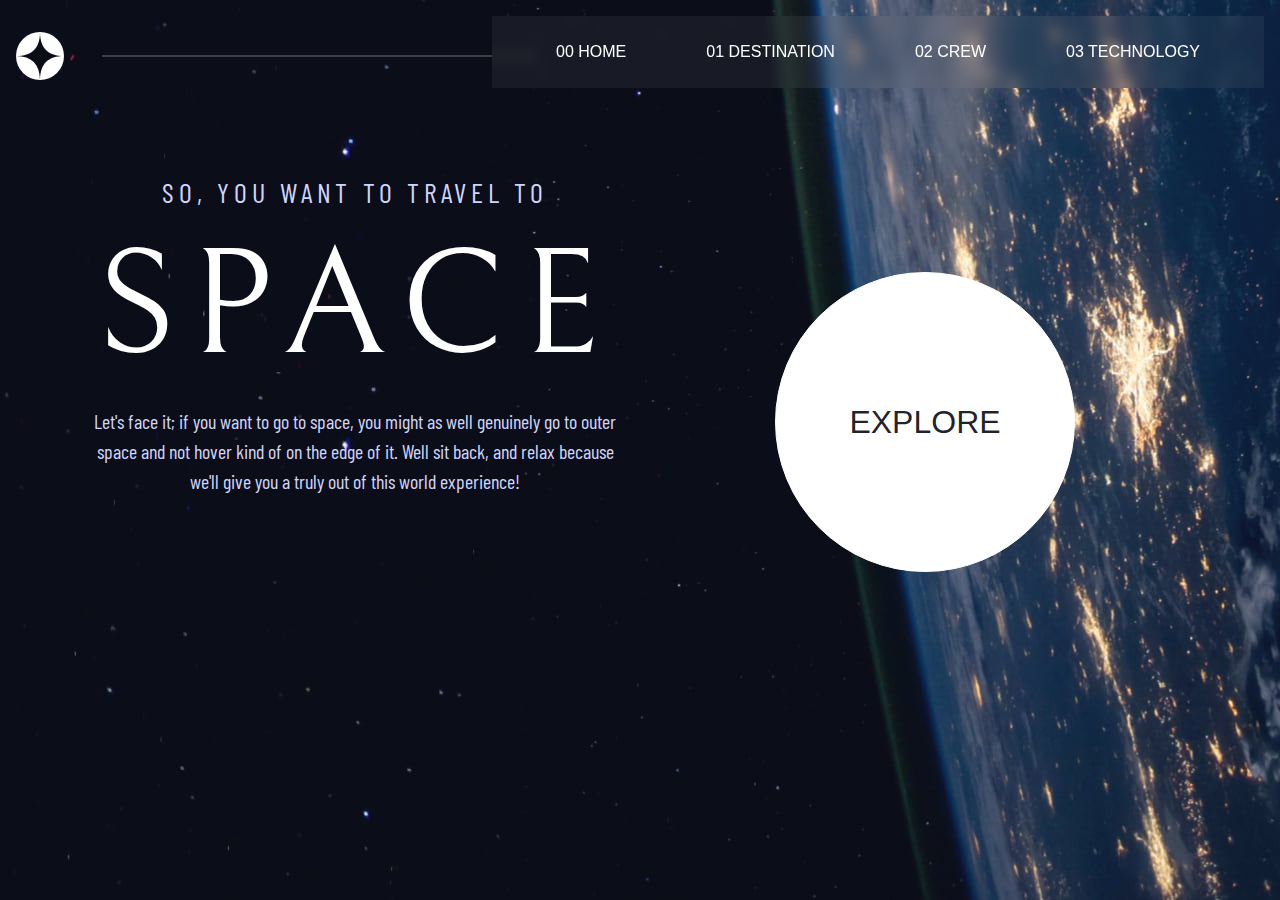
==== index.html @ 6988eff1 "initial Commit" ====
<!DOCTYPE html>
<html lang="en">
<head>
  <meta charset="UTF-8">
  <meta name="viewport" content="width=device-width, initial-scale=1.0">
  <!-- <link rel="stylesheet" href="../../html/Bootstrap/bootstrap.css"> -->
  <link rel="icon" type="image/png" sizes="32x32" href="./assets/favicon-32x32.png">
  <link rel="stylesheet" href="https://cdn.jsdelivr.net/npm/bootstrap@4.6.1/dist/css/bootstrap.min.css">
  <script src="https://cdn.jsdelivr.net/npm/jquery@3.6.0/dist/jquery.slim.min.js"></script>
  <script src="https://cdn.jsdelivr.net/npm/popper.js@1.16.1/dist/umd/popper.min.js"></script>
  <script src="https://cdn.jsdelivr.net/npm/bootstrap@4.6.1/dist/js/bootstrap.bundle.min.js"></script>
  <link rel="stylesheet" href="./css/style.css">
  
  <title>Frontend Mentor | Space tourism website</title>
</head>
<body class="home-body" style=" background-image: url(./assets/home/background-home-desktop.jpg);">
  <header class="mb-5">
    <nav class="navbar navbar-expand-sm">
      <a href=""><img src="./assets/shared/logo.svg" alt=""></a>
      <span class="position-absolute"></span>
      <button class="nav-toggler" onclick="toggleNav()" type="button" href="#mobile-navbar">
        <img src="../starter-code/assets/shared/icon-hamburger.svg"></img>
      </button>
      <ul class="p-2 mt-2 navbar px-md-5 flex-nowrap px-0" id="navBarr">
        <li class="nav-item  mr-lg-5 mr-sm-1 mr-0 py-2">
          <a class="nav-link text-white " href="#">00 HOME</a>
        </li>
        <li class="nav-item  py-2 mr-lg-5 mr-sm-1 mr-0">
          <a class="nav-link text-white" href="./destination.html">01 DESTINATION</a>
        </li>
        <li class="nav-item  py-2 mr-lg-5 mr-sm-1 mr-0">
          <a class="nav-link text-white" href="./crew.html">02 CREW</a>
        </li>
        <li class="nav-item  py-2">
          <a class="nav-link text-white" href="./technology.html">03 TECHNOLOGY</a>
        </li>
      </ul>
      <!-- .......................... -->
      <ul class=" pt-5 navbar pl-1 pr-3 w-50" id="mobile-navbar">
        <li class="nav-item mb-5 pb-4">
          <a href="#" onclick="toggleNav()" class="nav-link text-white float-right">&times</a>
        </li>
        <li class="nav-item w-75">
          <a class="nav-link text-white " href="#">00 HOME</a>
        </li>
        <li class="nav-item  w-75">
          <a class="nav-link text-white" href="./destination.html">01 DESTINATION</a>
        </li>
        <li class="nav-item  w-75">
          <a class="nav-link text-white" href="./crew.html">02 CREW</a>
        </li>
        <li class="nav-item  py-2">
          <a class="nav-link text-white" href="./technology.html">03 TECHNOLOGY</a>
        </li>
      </ul>
    </nav>
   
  </header>
  <section class="section-home pt-3 container pb-5 mb-3">
    <div  class="d-flex justify-content-around pdiv row">
      <div class="col-lg-6 col-12">
        <h4>SO, YOU WANT TO TRAVEL TO</h4>
        <h1 class="text-white">SPACE</h1>
        <P class="">Let's face it; if you want to go to space, you might as well genuinely go to 
        outer space and not hover kind of on the edge of it. Well sit back, and relax 
        because we'll give you a truly out of this world experience!</P>
      </div>
      <div class="d-flex col-lg-6 second-div justify-content-center align-items-center mt-5 pt-5 pb-3">
        <div class="exp d-flex justify-content-center align-items-center">
          <div class="explore-hover justify-content-center align-items-center d-flex">
            <a href="./destination.html" class="px-5 py-5">EXPLORE</a>
          </div>
         
        </div>
      </div>
    </div>
  </section>
  <script src="./js/main.js"></script>
</body>
</html>
---- css/style.css ----
@font-face {
    font-family:bellefair;
    src: url(../fonts/Bellefair/Bellefair-Regular.ttf);
}
@font-face {
    font-family: barlow-condensed;
    src: url(../fonts/Barlow_Condensed/BarlowCondensed-Regular.ttf);
}
body{
    background-repeat: no-repeat;
    background-attachment: fixed;
    background-size: cover;
}
html,body{
    overflow-x: hidden;
    position: relative;
}
.navbar-expand-sm{
    justify-content: space-between !important;
}
.navbar-collapse{
    flex-grow: 0;
}
.active{
    border-bottom: 2px solid #fffffffa; 
}
ul{
    background-color: rgba(151, 151, 151, 0.1);
    backdrop-filter: blur(7px);
    list-style-type: none;
    float: right !important;
    padding: 0 !important;
}
ul .nav-item:hover{
    border-bottom: 2px solid rgba(255, 255, 255, 0.212);
    transition: .4s;
    -webkit-transition: .4s;
    -moz-transition: .4s;
    -ms-transition: .4s;
    -o-transition: .4s;
}
ul .nav-item:active{
    border-bottom: 2px solid white;
    transition: .4s;
    -webkit-transition: .4s;
    -moz-transition: .4s;
    -ms-transition: .4s;
    -o-transition: .4s;
}
nav span{
    height: 2px;
    width: calc(100% - 845px);
    left: 8%;
    background-color: rgba(151, 151, 151, 0.35);
}
.section-home p{ color: #d0d6f9;}
.section-home h4 {
    color: #d0d6f9;
    text-align: center;
    letter-spacing: 4.75px;
    font-size: 28px;
    font-family: barlow-condensed;
}
.section-home p{
    text-align: center;
    font-size: 20px;
    font-family: barlow-condensed;
}
.section-home h1{
    font-size: 150px;
    letter-spacing: 15px;
    text-align: center;
    font-family: bellefair;
}
.section-home .exp{
    height: 300px !important;
    width: 300px !important;
    border: 1px solid white;
    background-color: white;
    border-radius: 100%;
    -webkit-border-radius: 100%;
    -moz-border-radius: 100%;
    -ms-border-radius: 100%;
    -o-border-radius: 100%;
}
.section-home  .exp a{
    font-size: 32px;
    color: #0b0d17ec;
   text-decoration: none !important;

}
.section-home .explore-hover{
    height: 300px;
    width: 300px;
}
.section-home .explore-hover:hover{
   height: 350px !important;
   width: 0px;
   min-width: 350px !important;
   border-radius: 100%;
   -webkit-border-radius: 100%;
   -moz-border-radius: 100%;
   -ms-border-radius: 100%;
   -o-border-radius: 100%;
   background-color: #97979759;
   transition: 1s;
   -webkit-transition: 1s;
   -moz-transition: 1s;
   -ms-transition: 1s;
   -o-transition: 1s;
}
.nav-toggler{
    outline: 0 !important;
    border: 0 !important;
    background-color: transparent !important;
    display: none;
}
.show-nav{
    display: inherit !important;
}
#mobile-navbar{
    display: none;
    height: 100vh;
    position: absolute;
    top: 0;
    right: 0;
    z-index: 99;
    width: 65vw !important;
    animation: flip 1s linear  1;
    -webkit-animation: flip 1s linear  1;
}
.textt{
    color: #d0d6f9;
    font-family: barlow-condensed;
    word-spacing: 3px;
    font-size: larger;
}
.active-btn{
    border-bottom: 2px solid white;
}
.eff{
    animation-name: move;
    animation-duration: 1s;
    animation-iteration-count: 1;
    animation-timing-function: linear;
   
}
.flip{
    animation: flip 1s linear  1;
    -webkit-animation: flip 1s linear  1; 
}
@keyframes move {
    0%{
        transform: translateX(-30px);
        -webkit-transform: translateX(-30px);
        -moz-transform: translateX(-30px);
        -ms-transform: translateX(-30px);
        -o-transform: translateX(-30px);
}
    100%{
        transform: rotateX(30px);
        -webkit-transform: rotateX(30px);
        -moz-transform: rotateX(30px);
        -ms-transform: rotateX(30px);
        -o-transform: rotateX(30px);
}
}
@keyframes flip {
    0%{
        transform: scale(0.6);
        -webkit-transform: scale(0.6);
        -moz-transform: scale(0.6);
        -ms-transform: scale(0.6);
        -o-transform: scale(0.6);
    }
    60%{
        transform: rotateY(3.42rad);
        -webkit-transform: rotateY(3.42rad);
        -moz-transform: rotateY(3.42rad);
        -ms-transform: rotateY(3.42rad);
        -o-transform: rotateY(3.42rad);
    }
}
#mobile-navbar{
    z-index: 9999;
}
#mobile-navbar li:first-of-type{
    border: transparent;
}
#mobile-navbar li:first-of-type a{
    font-size: 45px !important;
    color: #d0d6f9 !important;
    position: absolute;
    right: 2%;
    top: 3%;
}
/* destinationn */
.thin-line{
    width: calc(100%);
    height: 1px;
}
/* CREWW */
.brown-col{
    color: #979797;
    font-size: larger;
    font-family: barlow-condensed;
}
.barlow{
    font-family: barlow-condensed;
}
.belle{font-family: belle fair;}
.c-image{
    align-self: flex-end !important;
}
.crewImg{
    height: calc(100vh - 45vh) !important;
}
/* TECHNOLOGY */
.tech-main{
    font-size: 40px;
}
@media screen and (max-width:995px) {
    .section-home .pdiv{
        flex-wrap: wrap;
    }
    .rev2{
        flex-direction: column-reverse !important;
    }
    .main-flex{
        flex-direction: column !important;
    }
    .fixed-bottom{
        position: relative !important;
    }
    .center-text{
        text-align: center !important;
    }
    .crewImg{
        height: 450px;
    }
    .main1,.main2{
        width: 100% !important;
    }
    .btn-div{
        justify-content: center !important;
    }
    .second-div{
        margin: 0px !important;
    }
}
@media screen and (max-width:768px){
    .home-body{
        background-image: url(../assets/home/background-home-tablet.jpg) !important;
    }
    #destination-body{
        background-image: url(../assets/destination/background-destination-tablet.jpg) !important;
    }
    .crew-body{background-image: url(../assets/crew/background-crew-tablet.jpg) !important;}
    .tech-body{background-image: url(../assets/technology/background-technology-tablet.jpg) !important;}
    .crewImg{
        height: 400px;
    }
}
@media screen and (max-width:576px) {
    .section-home p{
        font-size: 120%;
        text-align: center;  
    }
    .rev{
        flex-direction: column-reverse !important;
    }
    .d-none{
        display: block !important;
    }
   
    #navBarr{
        display: none;
    }
    .crewImg{
        height: 360px;
    }
    .nav-toggler{
        display: inherit;
    }
    .section-home h1{
        font-size: 75px !important;
        text-align: center;
        letter-spacing: normal;
    }
    .section-home h4{
        font-size: 22px;
        text-align: center;
    }
    .section-home .exp{
        /* margin-top: 5%; */
        height: 200px !important;
        width: 200px !important;
    }
    .section-home .explore-hover:hover{
        height: 250px !important;
        width: 0px;
        min-width: 250px !important;
    }
    /* destination */
    #mainTravel,#mainDistance{
        font-size: 30px !important;
    }
    .namee{
        font-size: 35px;
    }
    .destImg,.crewImg{
        height: calc(100vh - 65vh) !important;
    }
    /* TECHNOLOGY */
    .tech-img{
        width: 370px;
    }
    
}
@media screen and (max-width:375px) {
    .home-body{
        background-image: url(../assets/home/background-home-mobile.jpg) !important;
    }
    .crewImg{
        height: calc(100vh - 65vh) !important;
    }

    #destination-body{
        background-image: url(../assets/destination/background-destination-mobile.jpg) !important;
    }
    .crew-body{background-image: url(../assets/crew/background-crew-mobile.jpg) !important;}
    .tech-body{background-image: url(../assets/technology/background-technology-mobile.jpg) !important;}
    header{
        margin:0 0 0 !important;
    }
    .namee{
        font-size: 30px;
    }
}
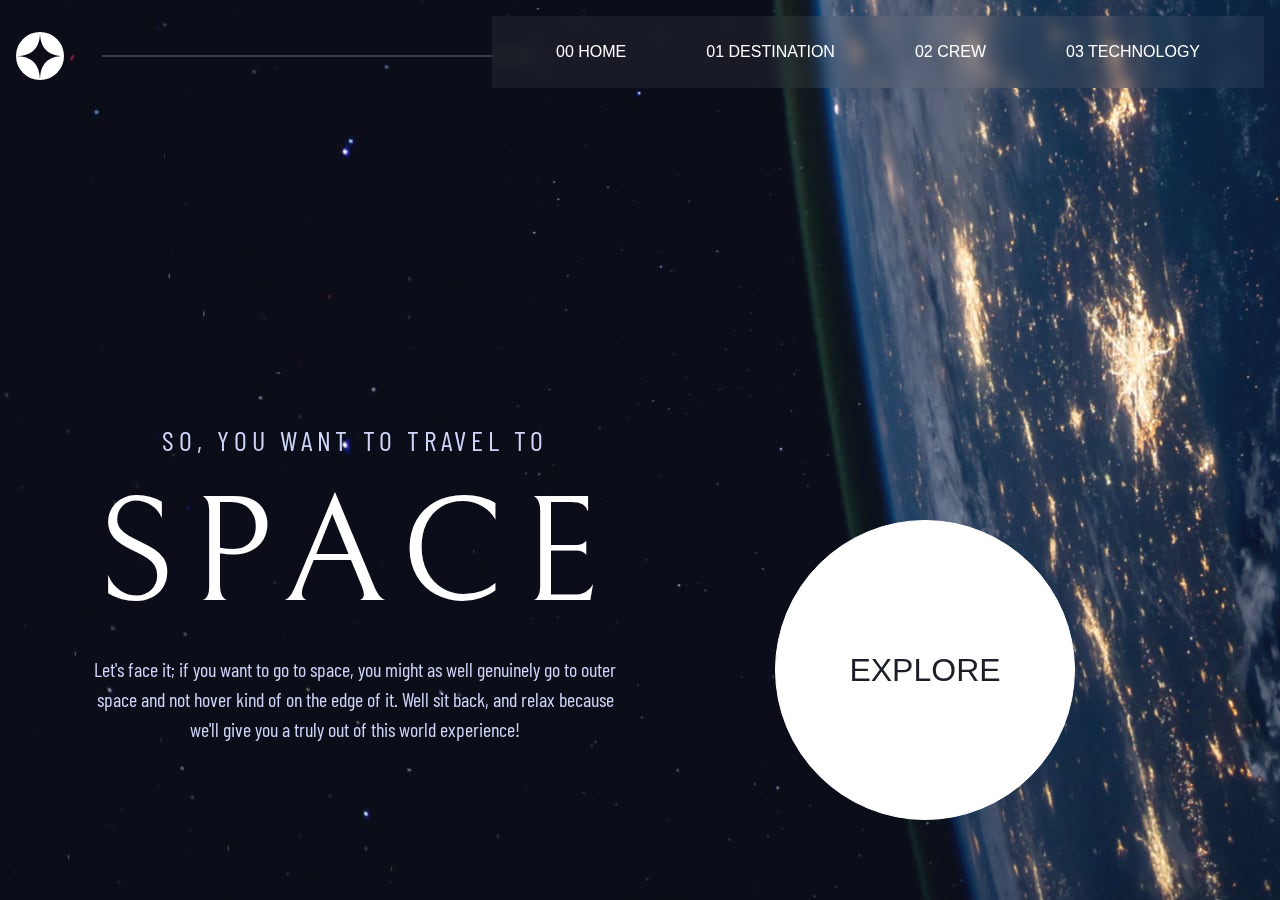
==== commit 270f66f0: "initial Commit-x" ====
--- a/index.html
+++ b/index.html
@@ -19,7 +19,7 @@
       <a href=""><img src="./assets/shared/logo.svg" alt=""></a>
       <span class="position-absolute"></span>
       <button class="nav-toggler" onclick="toggleNav()" type="button" href="#mobile-navbar">
-        <img src="../starter-code/assets/shared/icon-hamburger.svg"></img>
+        <img src="./assets/shared/icon-hamburger.svg"></img>
       </button>
       <ul class="p-2 mt-2 navbar px-md-5 flex-nowrap px-0" id="navBarr">
         <li class="nav-item  mr-lg-5 mr-sm-1 mr-0 py-2">
@@ -56,7 +56,7 @@
     </nav>
    
   </header>
-  <section class="section-home pt-3 container pb-5 mb-3">
+  <section class="section-home pt-3 container pb-5 mb-3 fixed-bottom">
     <div  class="d-flex justify-content-around pdiv row">
       <div class="col-lg-6 col-12">
         <h4>SO, YOU WANT TO TRAVEL TO</h4>
--- a/css/style.css
+++ b/css/style.css
@@ -10,6 +10,7 @@
     background-repeat: no-repeat;
     background-attachment: fixed;
     background-size: cover;
+    height: fit-content;
 }
 html,body{
     overflow-x: hidden;
